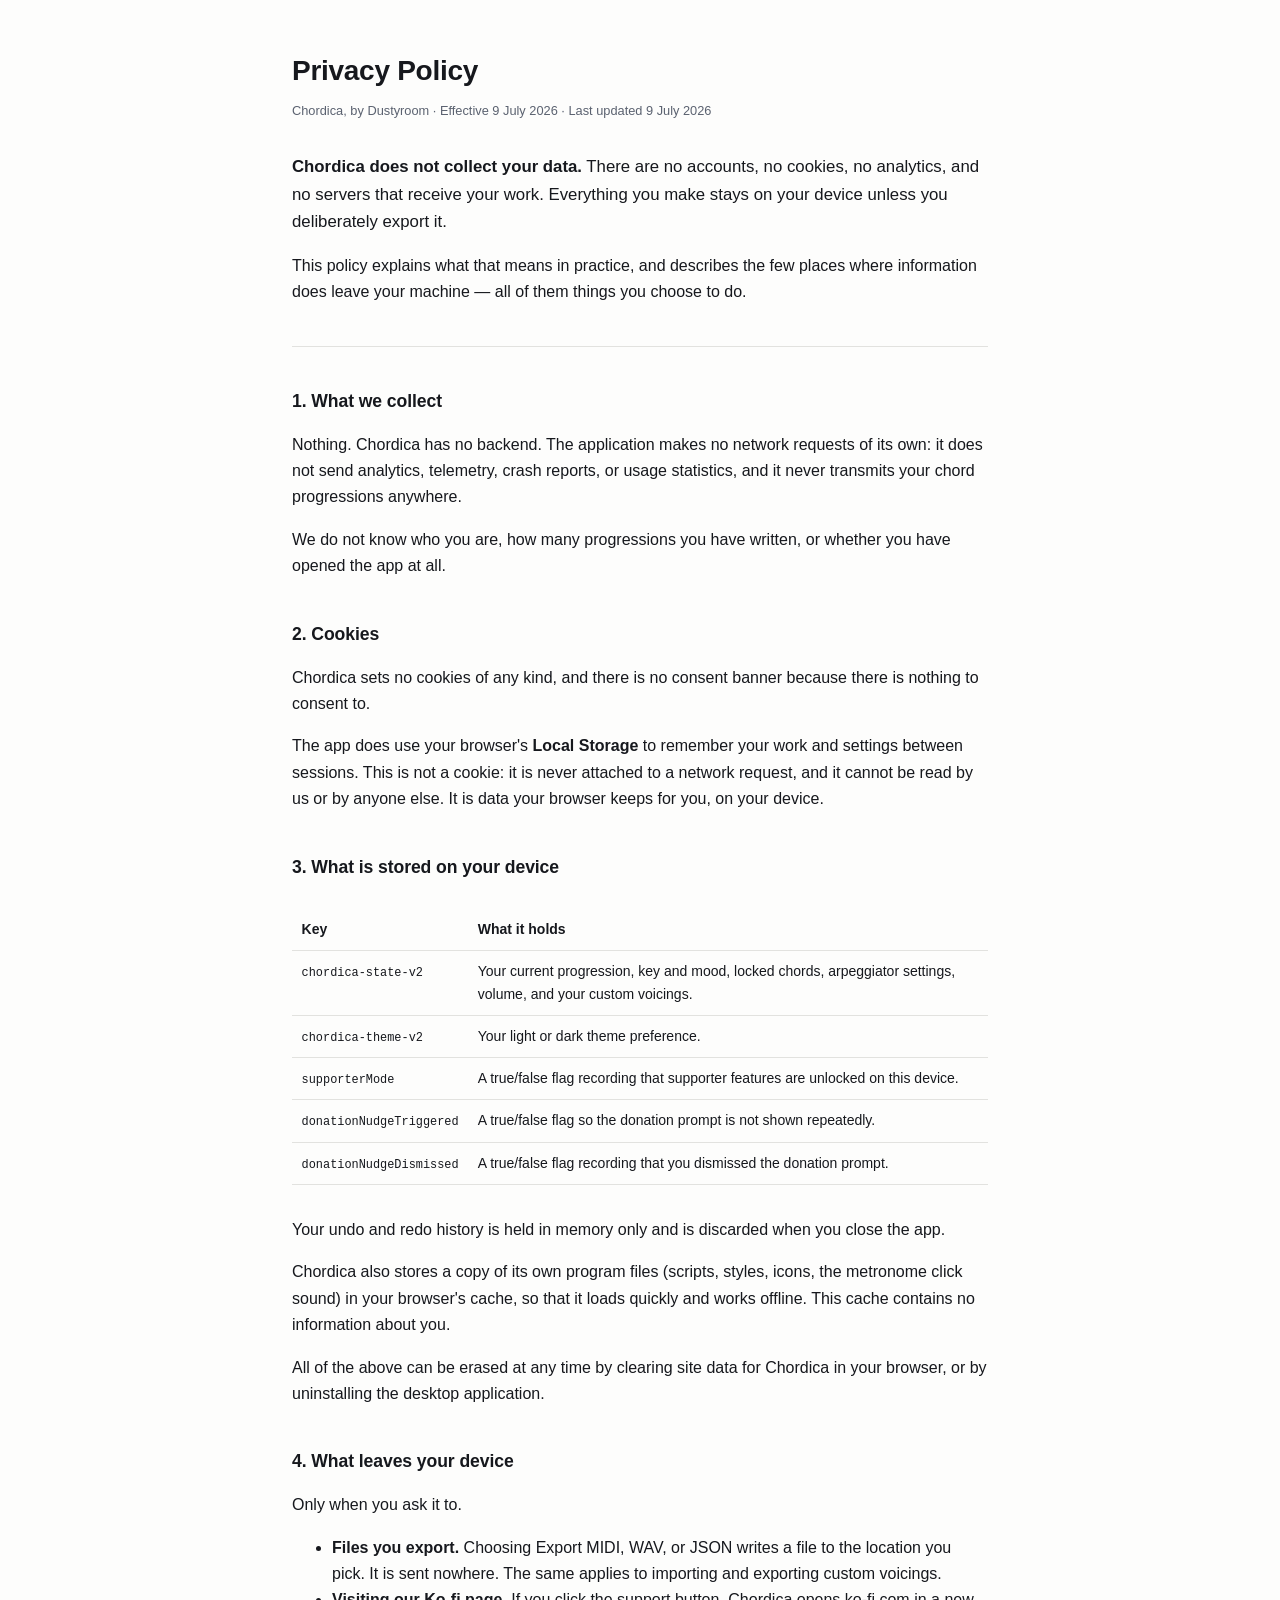
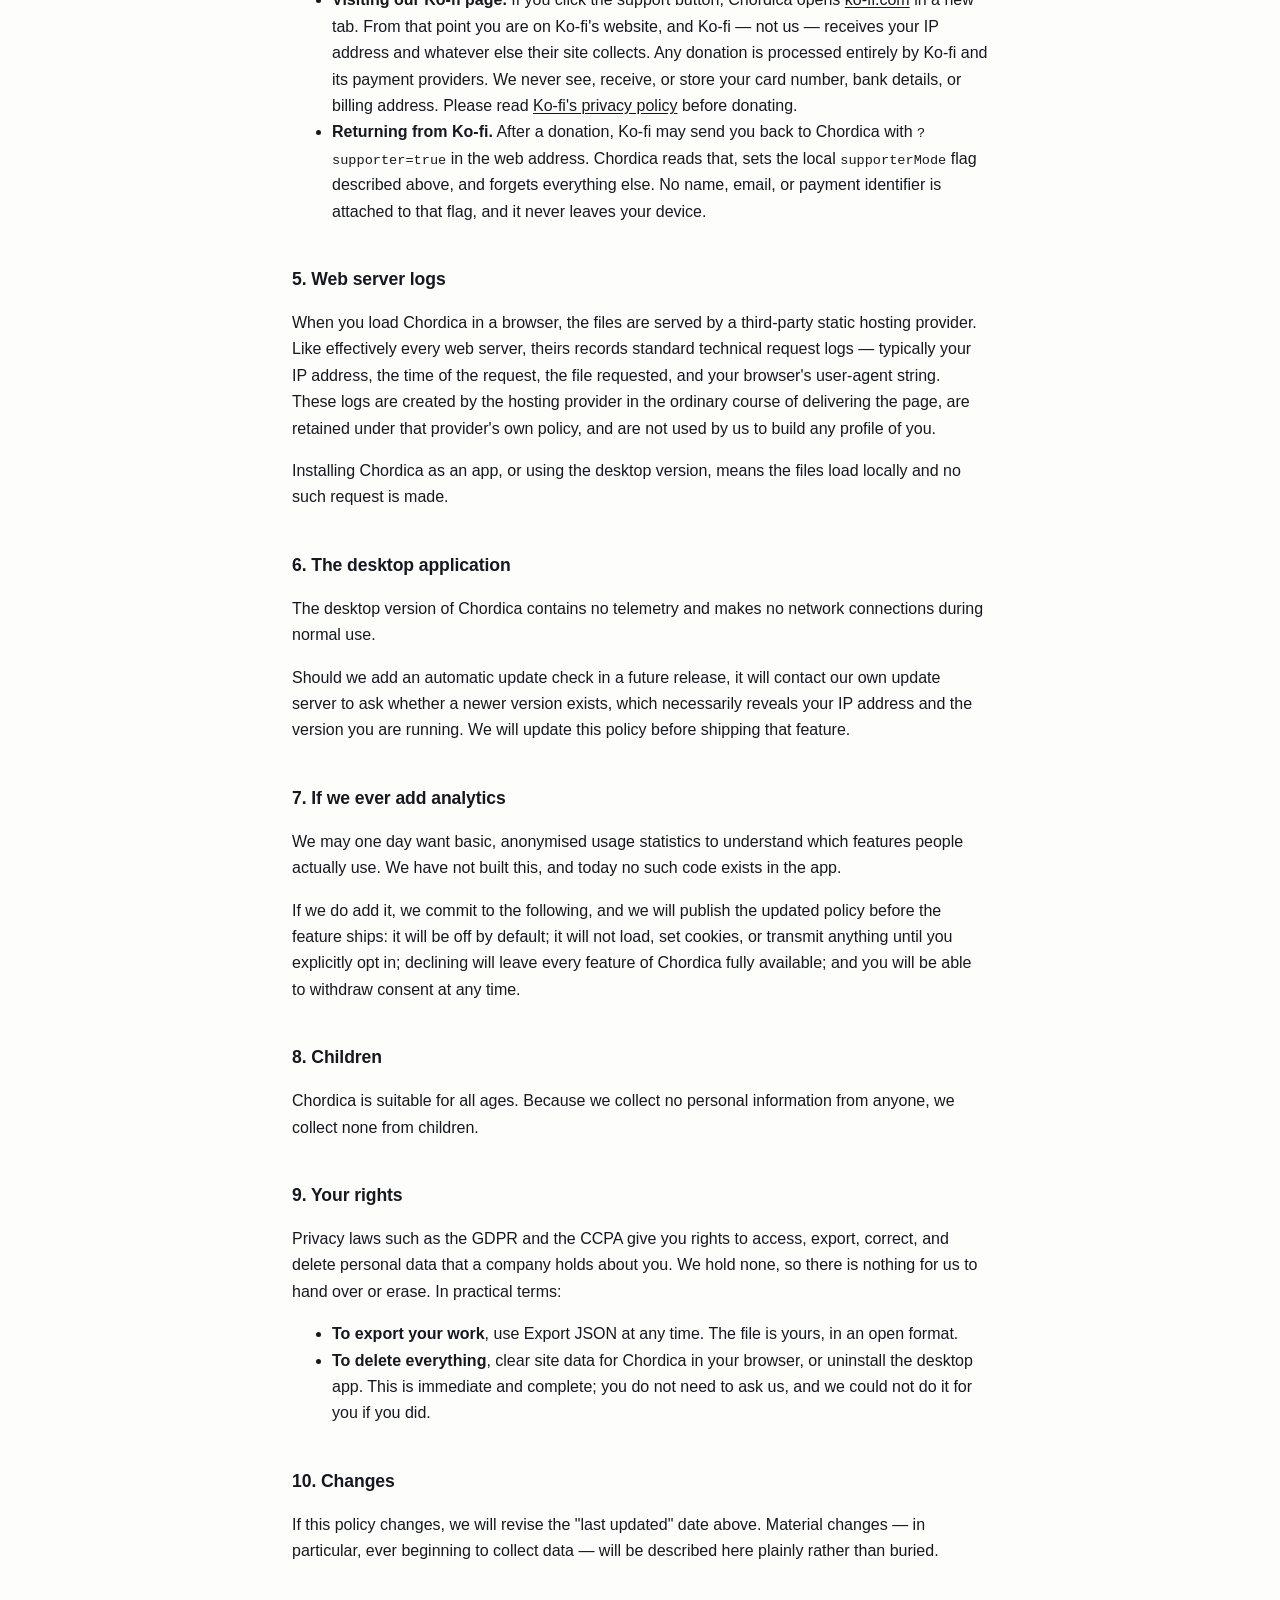
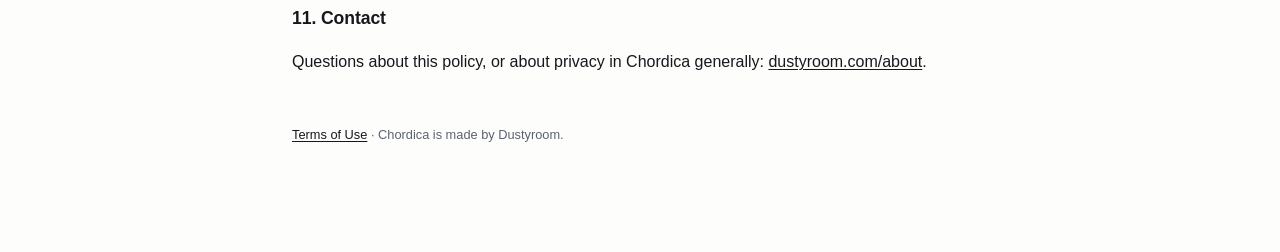
==== legal/privacy-policy.html @ e6076eea "Update site" ====
<!doctype html>
<html lang="en">
<head>
<meta charset="utf-8">
<meta name="viewport" content="width=device-width, initial-scale=1">
<title>Privacy Policy — Chordica</title>
<style>
  :root { color-scheme: light dark; --fg: #16181d; --fg-soft: #5b6270; --bg: #fdfdfc; --line: #e2e2df; --accent: #16181d; }
  @media (prefers-color-scheme: dark) {
    :root { --fg: #e8e8e6; --fg-soft: #9aa1ad; --bg: #16181d; --line: #2c2f36; --accent: #e8e8e6; }
  }
  * { box-sizing: border-box; }
  body {
    margin: 0 auto; padding: 3rem 1.25rem 6rem; max-width: 46rem;
    background: var(--bg); color: var(--fg);
    font: 16px/1.65 -apple-system, BlinkMacSystemFont, "Segoe UI", Inter, Helvetica, Arial, sans-serif;
  }
  h1 { font-size: 1.75rem; margin: 0 0 .35rem; letter-spacing: -.01em; }
  h2 { font-size: 1.1rem; margin: 2.5rem 0 .75rem; letter-spacing: -.005em; }
  .dates { color: var(--fg-soft); font-size: .8rem; margin: 0 0 2rem; }
  .lede { font-size: 1.05rem; }
  hr { border: 0; border-top: 1px solid var(--line); margin: 2.5rem 0; }
  table { border-collapse: collapse; width: 100%; font-size: .875rem; margin: 1rem 0; }
  th, td { text-align: left; padding: .55rem .6rem; border-bottom: 1px solid var(--line); vertical-align: top; }
  th { font-weight: 600; }
  code { font-family: ui-monospace, SFMono-Regular, Menlo, monospace; font-size: .85em; }
  a { color: var(--accent); text-underline-offset: 2px; }
  .wrap { overflow-x: auto; }
  footer { margin-top: 3rem; color: var(--fg-soft); font-size: .8rem; }
</style>
</head>
<body>

<h1>Privacy Policy</h1>
<p class="dates">Chordica, by Dustyroom · Effective 9 July 2026 · Last updated 9 July 2026</p>

<p class="lede"><strong>Chordica does not collect your data.</strong> There are no accounts, no cookies, no analytics, and no servers that receive your work. Everything you make stays on your device unless you deliberately export it.</p>

<p>This policy explains what that means in practice, and describes the few places where information does leave your machine — all of them things you choose to do.</p>

<hr>

<h2>1. What we collect</h2>

<p>Nothing. Chordica has no backend. The application makes no network requests of its own: it does not send analytics, telemetry, crash reports, or usage statistics, and it never transmits your chord progressions anywhere.</p>

<p>We do not know who you are, how many progressions you have written, or whether you have opened the app at all.</p>

<h2>2. Cookies</h2>

<p>Chordica sets no cookies of any kind, and there is no consent banner because there is nothing to consent to.</p>

<p>The app does use your browser's <strong>Local Storage</strong> to remember your work and settings between sessions. This is not a cookie: it is never attached to a network request, and it cannot be read by us or by anyone else. It is data your browser keeps for you, on your device.</p>

<h2>3. What is stored on your device</h2>

<div class="wrap">
<table>
  <thead>
    <tr><th>Key</th><th>What it holds</th></tr>
  </thead>
  <tbody>
    <tr><td><code>chordica-state-v2</code></td><td>Your current progression, key and mood, locked chords, arpeggiator settings, volume, and your custom voicings.</td></tr>
    <tr><td><code>chordica-theme-v2</code></td><td>Your light or dark theme preference.</td></tr>
    <tr><td><code>supporterMode</code></td><td>A true/false flag recording that supporter features are unlocked on this device.</td></tr>
    <tr><td><code>donationNudgeTriggered</code></td><td>A true/false flag so the donation prompt is not shown repeatedly.</td></tr>
    <tr><td><code>donationNudgeDismissed</code></td><td>A true/false flag recording that you dismissed the donation prompt.</td></tr>
  </tbody>
</table>
</div>

<p>Your undo and redo history is held in memory only and is discarded when you close the app.</p>

<p>Chordica also stores a copy of its own program files (scripts, styles, icons, the metronome click sound) in your browser's cache, so that it loads quickly and works offline. This cache contains no information about you.</p>

<p>All of the above can be erased at any time by clearing site data for Chordica in your browser, or by uninstalling the desktop application.</p>

<h2>4. What leaves your device</h2>

<p>Only when you ask it to.</p>

<ul>
  <li><strong>Files you export.</strong> Choosing Export MIDI, WAV, or JSON writes a file to the location you pick. It is sent nowhere. The same applies to importing and exporting custom voicings.</li>
  <li><strong>Visiting our Ko-fi page.</strong> If you click the support button, Chordica opens <a href="https://ko-fi.com/Z8Z523ZDI" rel="noopener noreferrer">ko-fi.com</a> in a new tab. From that point you are on Ko-fi's website, and Ko-fi — not us — receives your IP address and whatever else their site collects. Any donation is processed entirely by Ko-fi and its payment providers. We never see, receive, or store your card number, bank details, or billing address. Please read <a href="https://more.ko-fi.com/privacy" rel="noopener noreferrer">Ko-fi's privacy policy</a> before donating.</li>
  <li><strong>Returning from Ko-fi.</strong> After a donation, Ko-fi may send you back to Chordica with <code>?supporter=true</code> in the web address. Chordica reads that, sets the local <code>supporterMode</code> flag described above, and forgets everything else. No name, email, or payment identifier is attached to that flag, and it never leaves your device.</li>
</ul>

<h2>5. Web server logs</h2>

<p>When you load Chordica in a browser, the files are served by a third-party static hosting provider. Like effectively every web server, theirs records standard technical request logs — typically your IP address, the time of the request, the file requested, and your browser's user-agent string. These logs are created by the hosting provider in the ordinary course of delivering the page, are retained under that provider's own policy, and are not used by us to build any profile of you.</p>

<p>Installing Chordica as an app, or using the desktop version, means the files load locally and no such request is made.</p>

<h2>6. The desktop application</h2>

<p>The desktop version of Chordica contains no telemetry and makes no network connections during normal use.</p>

<p>Should we add an automatic update check in a future release, it will contact our own update server to ask whether a newer version exists, which necessarily reveals your IP address and the version you are running. We will update this policy before shipping that feature.</p>

<h2>7. If we ever add analytics</h2>

<p>We may one day want basic, anonymised usage statistics to understand which features people actually use. We have not built this, and today no such code exists in the app.</p>

<p>If we do add it, we commit to the following, and we will publish the updated policy before the feature ships: it will be off by default; it will not load, set cookies, or transmit anything until you explicitly opt in; declining will leave every feature of Chordica fully available; and you will be able to withdraw consent at any time.</p>

<h2>8. Children</h2>

<p>Chordica is suitable for all ages. Because we collect no personal information from anyone, we collect none from children.</p>

<h2>9. Your rights</h2>

<p>Privacy laws such as the GDPR and the CCPA give you rights to access, export, correct, and delete personal data that a company holds about you. We hold none, so there is nothing for us to hand over or erase. In practical terms:</p>

<ul>
  <li><strong>To export your work</strong>, use Export JSON at any time. The file is yours, in an open format.</li>
  <li><strong>To delete everything</strong>, clear site data for Chordica in your browser, or uninstall the desktop app. This is immediate and complete; you do not need to ask us, and we could not do it for you if you did.</li>
</ul>

<h2>10. Changes</h2>

<p>If this policy changes, we will revise the "last updated" date above. Material changes — in particular, ever beginning to collect data — will be described here plainly rather than buried.</p>

<h2>11. Contact</h2>

<p>Questions about this policy, or about privacy in Chordica generally: <a href="https://dustyroom.com/about/" rel="noopener noreferrer">dustyroom.com/about</a>.</p>

<footer>
  <p><a href="./terms-of-use.html">Terms of Use</a> · Chordica is made by Dustyroom.</p>
</footer>

</body>
</html>
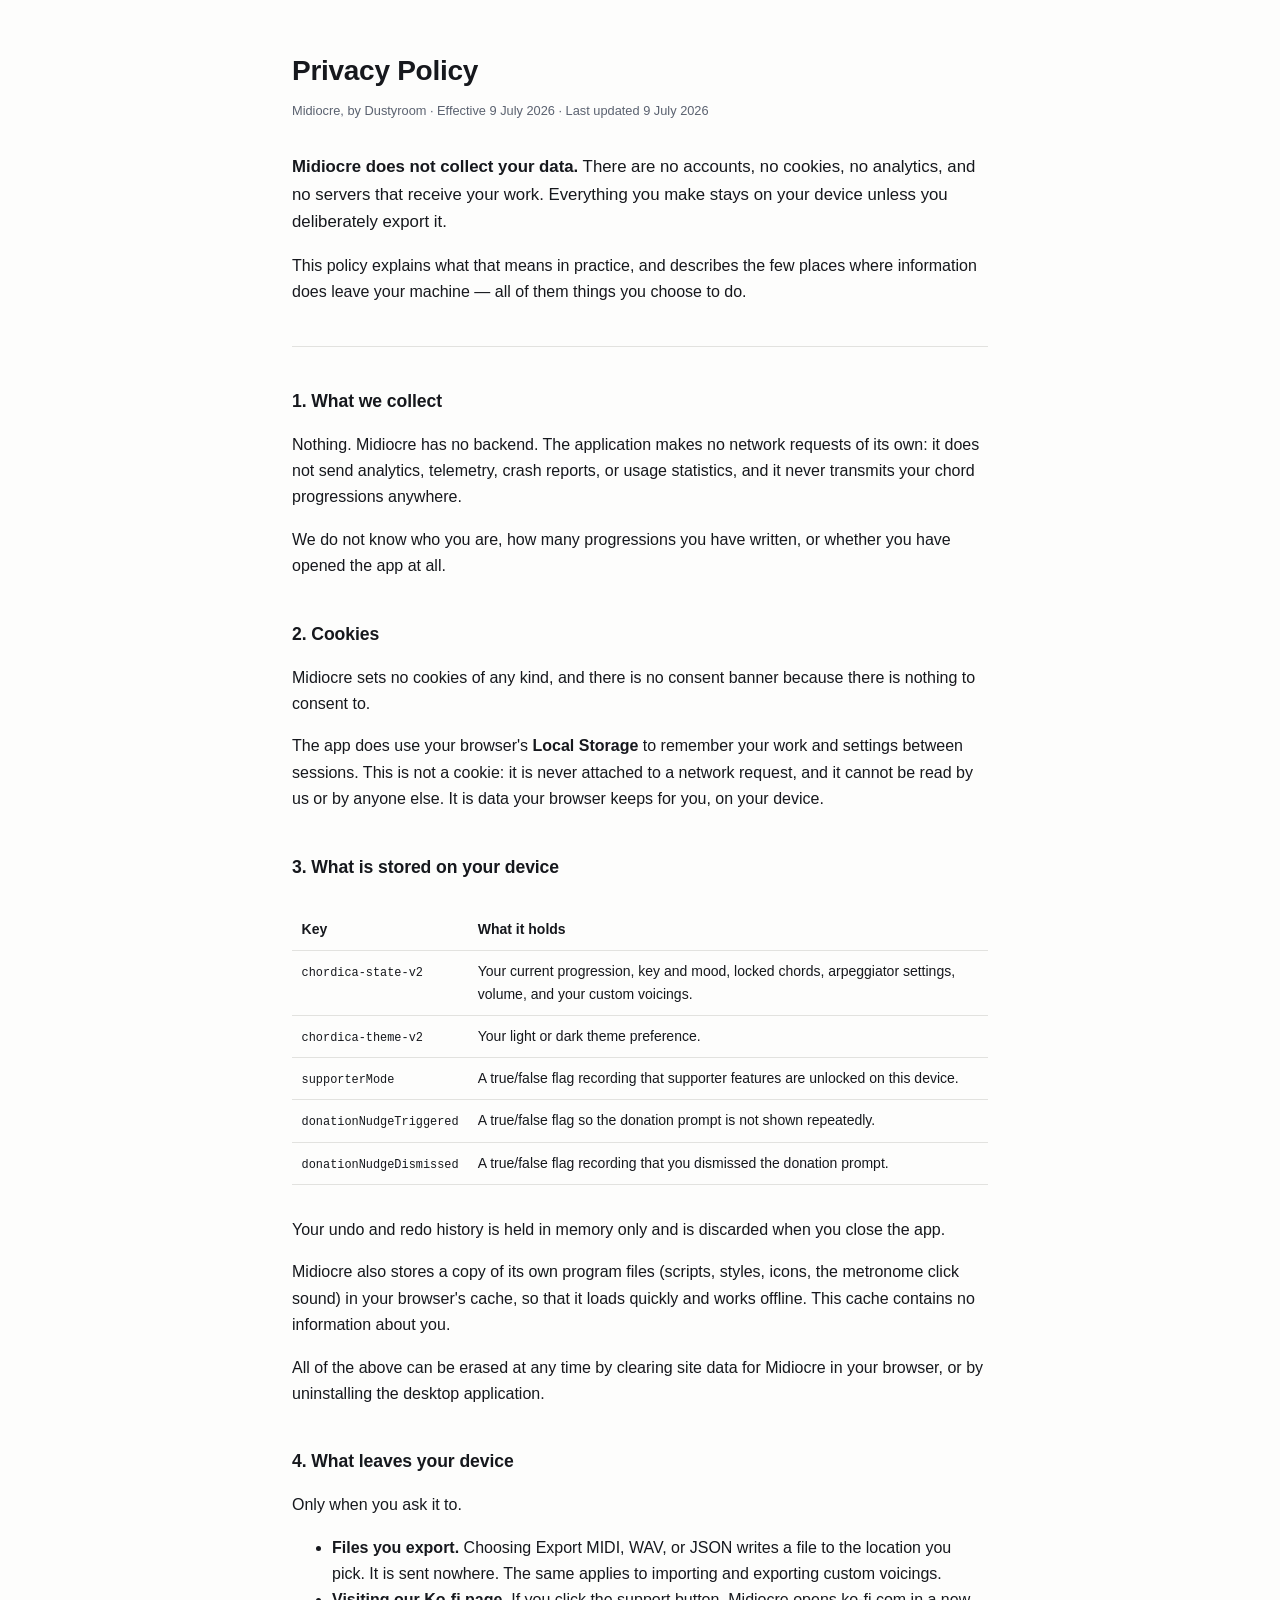
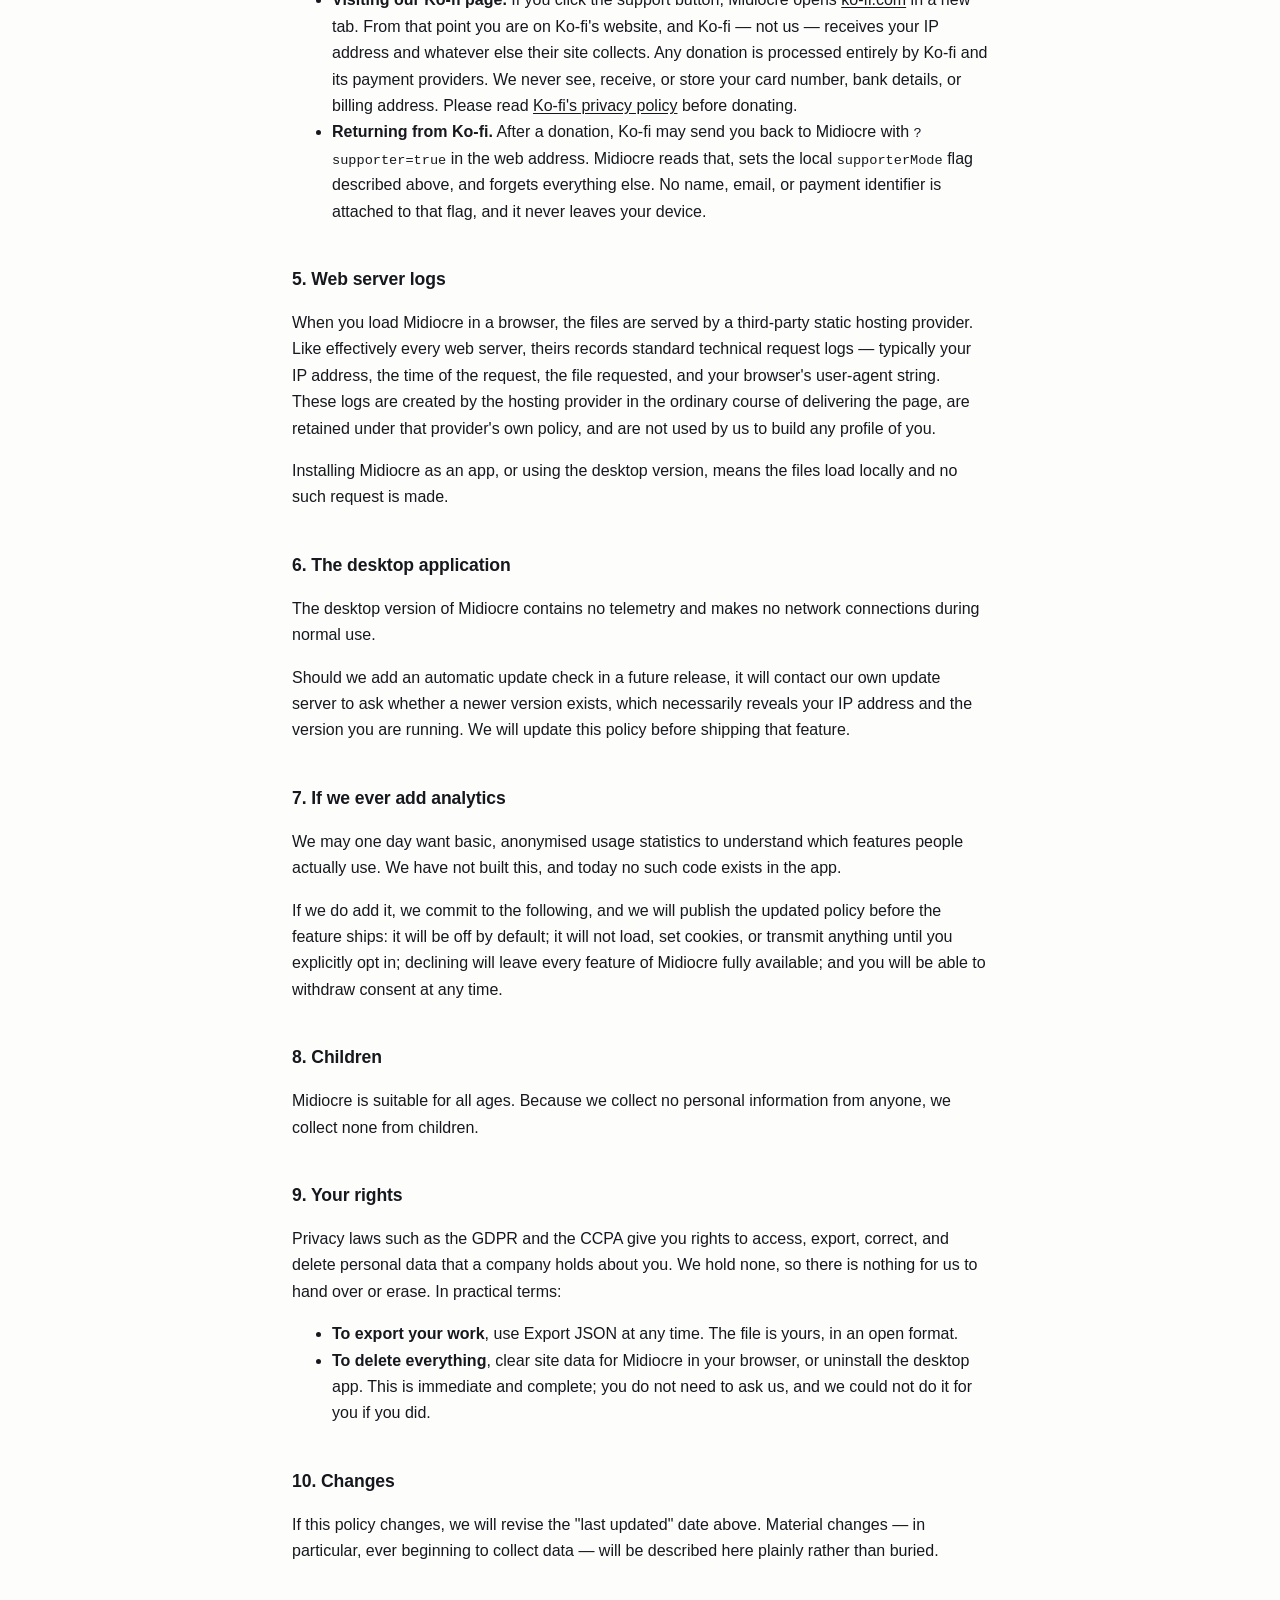
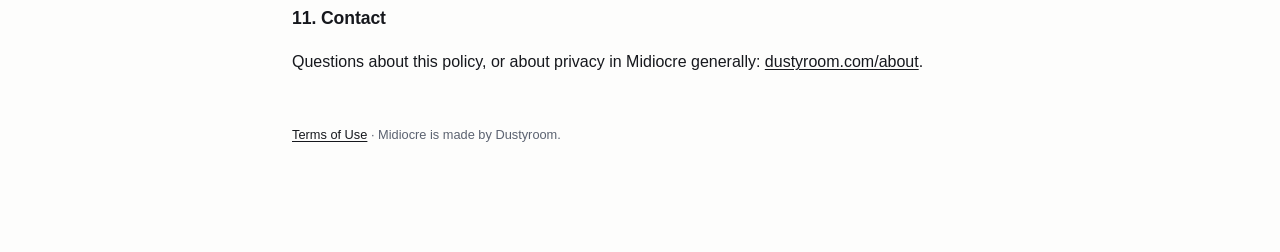
==== commit c139953e: "Update site" ====
--- a/legal/privacy-policy.html
+++ b/legal/privacy-policy.html
@@ -3,7 +3,7 @@
 <head>
 <meta charset="utf-8">
 <meta name="viewport" content="width=device-width, initial-scale=1">
-<title>Privacy Policy — Chordica</title>
+<title>Privacy Policy — Midiocre</title>
 <style>
   :root { color-scheme: light dark; --fg: #16181d; --fg-soft: #5b6270; --bg: #fdfdfc; --line: #e2e2df; --accent: #16181d; }
   @media (prefers-color-scheme: dark) {
@@ -32,9 +32,9 @@
 <body>
 
 <h1>Privacy Policy</h1>
-<p class="dates">Chordica, by Dustyroom · Effective 9 July 2026 · Last updated 9 July 2026</p>
+<p class="dates">Midiocre, by Dustyroom · Effective 9 July 2026 · Last updated 9 July 2026</p>
 
-<p class="lede"><strong>Chordica does not collect your data.</strong> There are no accounts, no cookies, no analytics, and no servers that receive your work. Everything you make stays on your device unless you deliberately export it.</p>
+<p class="lede"><strong>Midiocre does not collect your data.</strong> There are no accounts, no cookies, no analytics, and no servers that receive your work. Everything you make stays on your device unless you deliberately export it.</p>
 
 <p>This policy explains what that means in practice, and describes the few places where information does leave your machine — all of them things you choose to do.</p>
 
@@ -42,13 +42,13 @@
 
 <h2>1. What we collect</h2>
 
-<p>Nothing. Chordica has no backend. The application makes no network requests of its own: it does not send analytics, telemetry, crash reports, or usage statistics, and it never transmits your chord progressions anywhere.</p>
+<p>Nothing. Midiocre has no backend. The application makes no network requests of its own: it does not send analytics, telemetry, crash reports, or usage statistics, and it never transmits your chord progressions anywhere.</p>
 
 <p>We do not know who you are, how many progressions you have written, or whether you have opened the app at all.</p>
 
 <h2>2. Cookies</h2>
 
-<p>Chordica sets no cookies of any kind, and there is no consent banner because there is nothing to consent to.</p>
+<p>Midiocre sets no cookies of any kind, and there is no consent banner because there is nothing to consent to.</p>
 
 <p>The app does use your browser's <strong>Local Storage</strong> to remember your work and settings between sessions. This is not a cookie: it is never attached to a network request, and it cannot be read by us or by anyone else. It is data your browser keeps for you, on your device.</p>
 
@@ -71,9 +71,9 @@
 
 <p>Your undo and redo history is held in memory only and is discarded when you close the app.</p>
 
-<p>Chordica also stores a copy of its own program files (scripts, styles, icons, the metronome click sound) in your browser's cache, so that it loads quickly and works offline. This cache contains no information about you.</p>
+<p>Midiocre also stores a copy of its own program files (scripts, styles, icons, the metronome click sound) in your browser's cache, so that it loads quickly and works offline. This cache contains no information about you.</p>
 
-<p>All of the above can be erased at any time by clearing site data for Chordica in your browser, or by uninstalling the desktop application.</p>
+<p>All of the above can be erased at any time by clearing site data for Midiocre in your browser, or by uninstalling the desktop application.</p>
 
 <h2>4. What leaves your device</h2>
 
@@ -81,19 +81,19 @@
 
 <ul>
   <li><strong>Files you export.</strong> Choosing Export MIDI, WAV, or JSON writes a file to the location you pick. It is sent nowhere. The same applies to importing and exporting custom voicings.</li>
-  <li><strong>Visiting our Ko-fi page.</strong> If you click the support button, Chordica opens <a href="https://ko-fi.com/Z8Z523ZDI" rel="noopener noreferrer">ko-fi.com</a> in a new tab. From that point you are on Ko-fi's website, and Ko-fi — not us — receives your IP address and whatever else their site collects. Any donation is processed entirely by Ko-fi and its payment providers. We never see, receive, or store your card number, bank details, or billing address. Please read <a href="https://more.ko-fi.com/privacy" rel="noopener noreferrer">Ko-fi's privacy policy</a> before donating.</li>
-  <li><strong>Returning from Ko-fi.</strong> After a donation, Ko-fi may send you back to Chordica with <code>?supporter=true</code> in the web address. Chordica reads that, sets the local <code>supporterMode</code> flag described above, and forgets everything else. No name, email, or payment identifier is attached to that flag, and it never leaves your device.</li>
+  <li><strong>Visiting our Ko-fi page.</strong> If you click the support button, Midiocre opens <a href="https://ko-fi.com/Z8Z523ZDI" rel="noopener noreferrer">ko-fi.com</a> in a new tab. From that point you are on Ko-fi's website, and Ko-fi — not us — receives your IP address and whatever else their site collects. Any donation is processed entirely by Ko-fi and its payment providers. We never see, receive, or store your card number, bank details, or billing address. Please read <a href="https://more.ko-fi.com/privacy" rel="noopener noreferrer">Ko-fi's privacy policy</a> before donating.</li>
+  <li><strong>Returning from Ko-fi.</strong> After a donation, Ko-fi may send you back to Midiocre with <code>?supporter=true</code> in the web address. Midiocre reads that, sets the local <code>supporterMode</code> flag described above, and forgets everything else. No name, email, or payment identifier is attached to that flag, and it never leaves your device.</li>
 </ul>
 
 <h2>5. Web server logs</h2>
 
-<p>When you load Chordica in a browser, the files are served by a third-party static hosting provider. Like effectively every web server, theirs records standard technical request logs — typically your IP address, the time of the request, the file requested, and your browser's user-agent string. These logs are created by the hosting provider in the ordinary course of delivering the page, are retained under that provider's own policy, and are not used by us to build any profile of you.</p>
+<p>When you load Midiocre in a browser, the files are served by a third-party static hosting provider. Like effectively every web server, theirs records standard technical request logs — typically your IP address, the time of the request, the file requested, and your browser's user-agent string. These logs are created by the hosting provider in the ordinary course of delivering the page, are retained under that provider's own policy, and are not used by us to build any profile of you.</p>
 
-<p>Installing Chordica as an app, or using the desktop version, means the files load locally and no such request is made.</p>
+<p>Installing Midiocre as an app, or using the desktop version, means the files load locally and no such request is made.</p>
 
 <h2>6. The desktop application</h2>
 
-<p>The desktop version of Chordica contains no telemetry and makes no network connections during normal use.</p>
+<p>The desktop version of Midiocre contains no telemetry and makes no network connections during normal use.</p>
 
 <p>Should we add an automatic update check in a future release, it will contact our own update server to ask whether a newer version exists, which necessarily reveals your IP address and the version you are running. We will update this policy before shipping that feature.</p>
 
@@ -101,11 +101,11 @@
 
 <p>We may one day want basic, anonymised usage statistics to understand which features people actually use. We have not built this, and today no such code exists in the app.</p>
 
-<p>If we do add it, we commit to the following, and we will publish the updated policy before the feature ships: it will be off by default; it will not load, set cookies, or transmit anything until you explicitly opt in; declining will leave every feature of Chordica fully available; and you will be able to withdraw consent at any time.</p>
+<p>If we do add it, we commit to the following, and we will publish the updated policy before the feature ships: it will be off by default; it will not load, set cookies, or transmit anything until you explicitly opt in; declining will leave every feature of Midiocre fully available; and you will be able to withdraw consent at any time.</p>
 
 <h2>8. Children</h2>
 
-<p>Chordica is suitable for all ages. Because we collect no personal information from anyone, we collect none from children.</p>
+<p>Midiocre is suitable for all ages. Because we collect no personal information from anyone, we collect none from children.</p>
 
 <h2>9. Your rights</h2>
 
@@ -113,7 +113,7 @@
 
 <ul>
   <li><strong>To export your work</strong>, use Export JSON at any time. The file is yours, in an open format.</li>
-  <li><strong>To delete everything</strong>, clear site data for Chordica in your browser, or uninstall the desktop app. This is immediate and complete; you do not need to ask us, and we could not do it for you if you did.</li>
+  <li><strong>To delete everything</strong>, clear site data for Midiocre in your browser, or uninstall the desktop app. This is immediate and complete; you do not need to ask us, and we could not do it for you if you did.</li>
 </ul>
 
 <h2>10. Changes</h2>
@@ -122,10 +122,10 @@
 
 <h2>11. Contact</h2>
 
-<p>Questions about this policy, or about privacy in Chordica generally: <a href="https://dustyroom.com/about/" rel="noopener noreferrer">dustyroom.com/about</a>.</p>
+<p>Questions about this policy, or about privacy in Midiocre generally: <a href="https://dustyroom.com/about/" rel="noopener noreferrer">dustyroom.com/about</a>.</p>
 
 <footer>
-  <p><a href="./terms-of-use.html">Terms of Use</a> · Chordica is made by Dustyroom.</p>
+  <p><a href="./terms-of-use.html">Terms of Use</a> · Midiocre is made by Dustyroom.</p>
 </footer>
 
 </body>
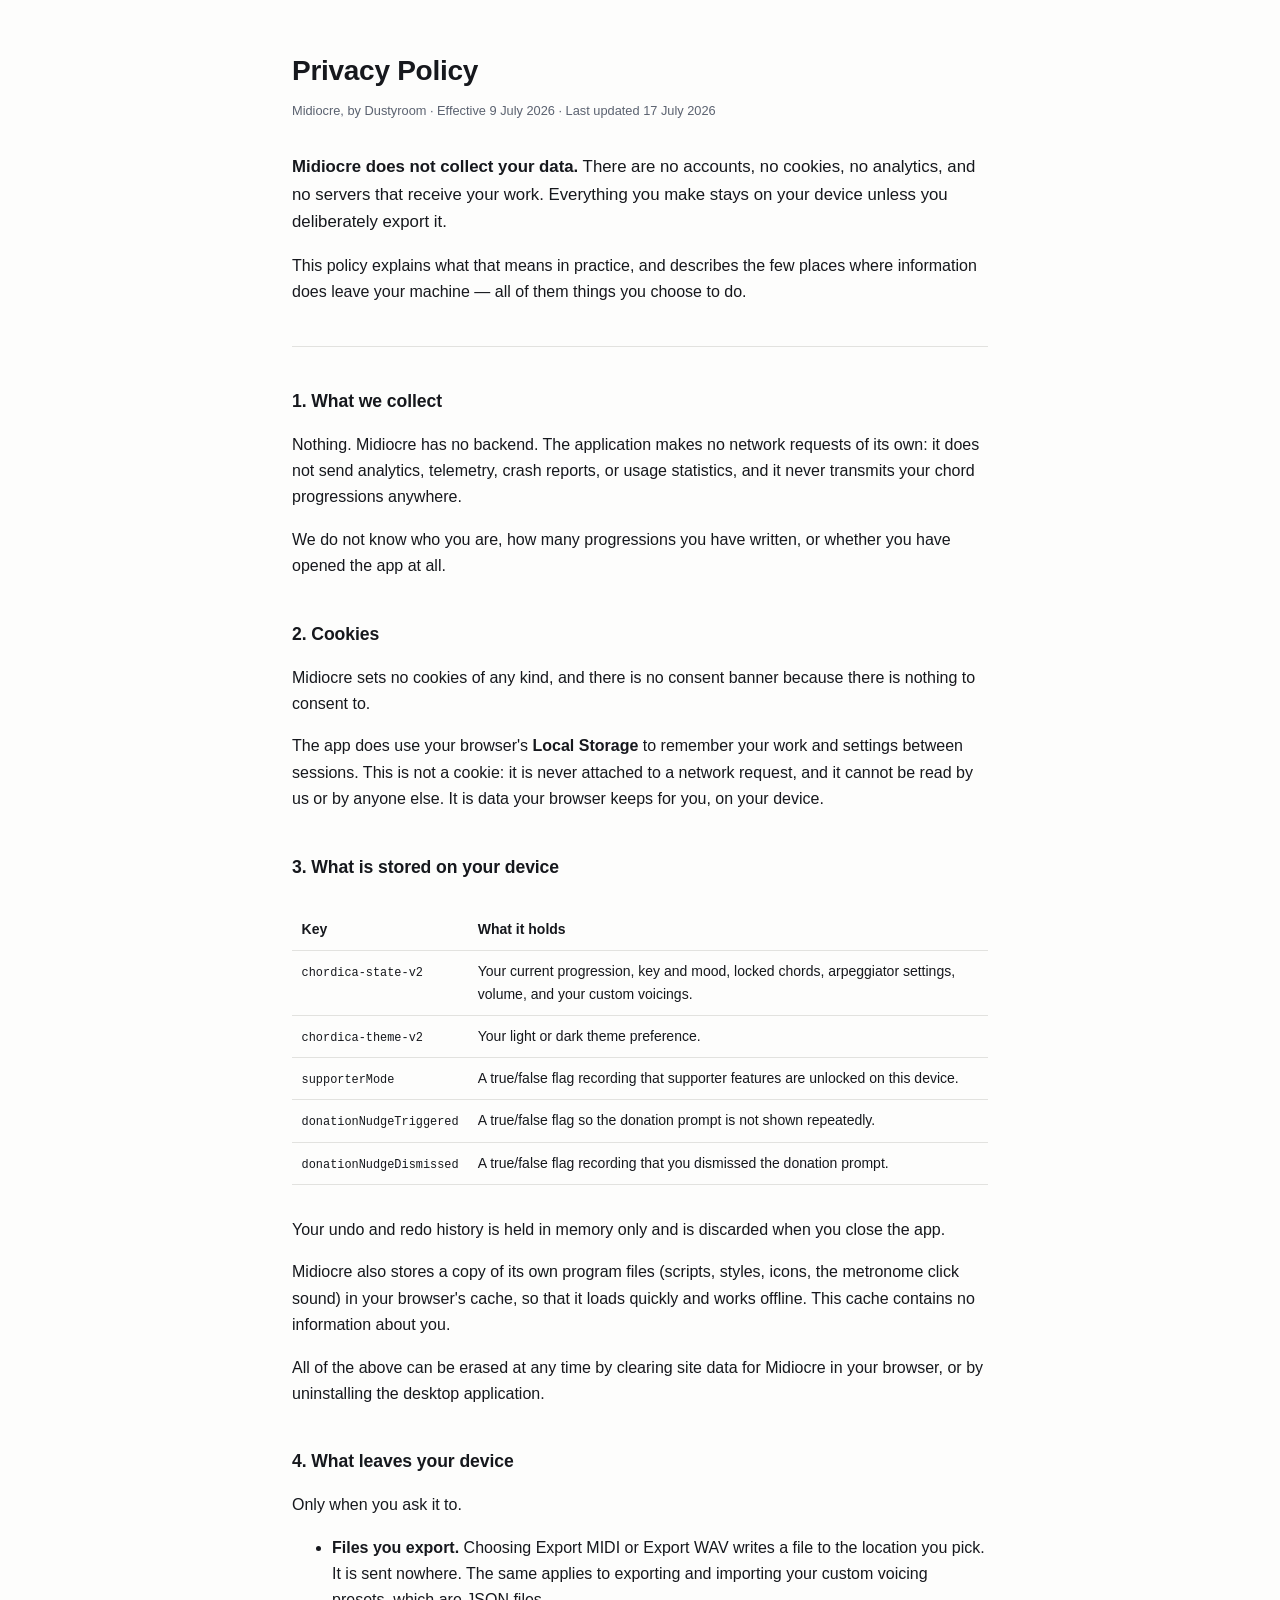
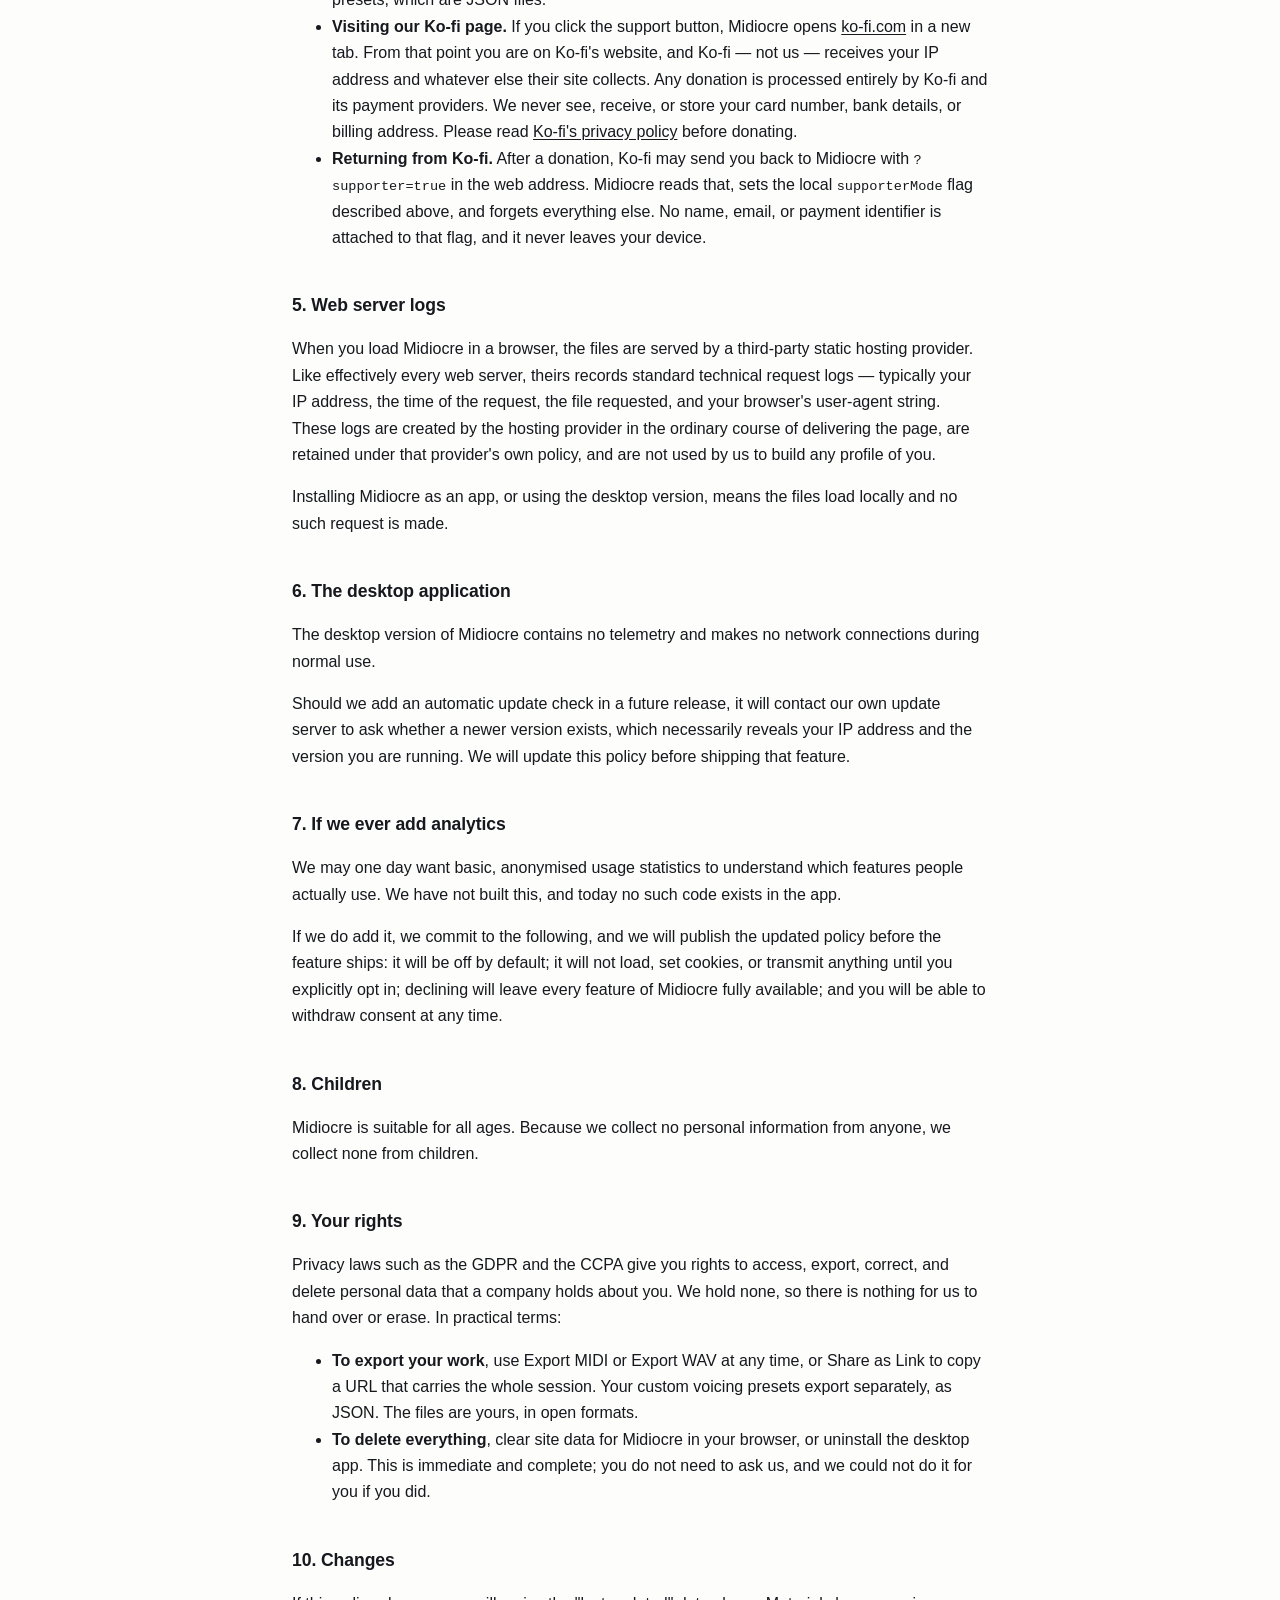
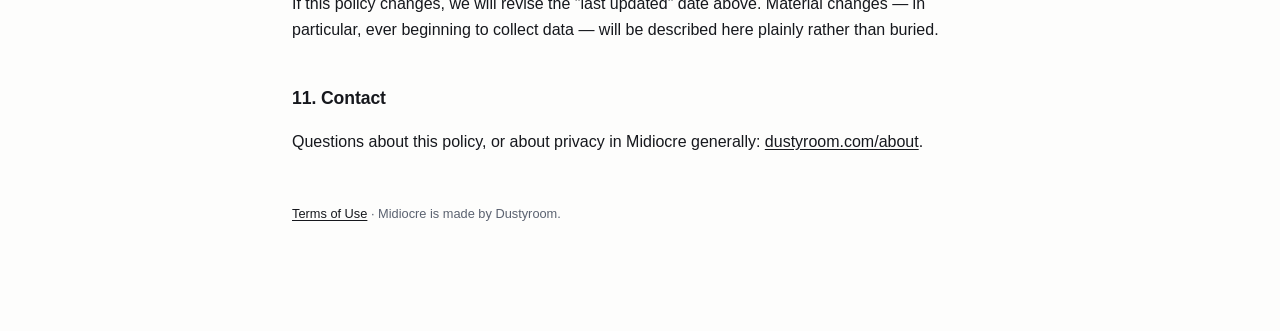
==== commit 711bb19f: "Update site" ====
--- a/legal/privacy-policy.html
+++ b/legal/privacy-policy.html
@@ -32,7 +32,7 @@
 <body>
 
 <h1>Privacy Policy</h1>
-<p class="dates">Midiocre, by Dustyroom · Effective 9 July 2026 · Last updated 9 July 2026</p>
+<p class="dates">Midiocre, by Dustyroom · Effective 9 July 2026 · Last updated 17 July 2026</p>
 
 <p class="lede"><strong>Midiocre does not collect your data.</strong> There are no accounts, no cookies, no analytics, and no servers that receive your work. Everything you make stays on your device unless you deliberately export it.</p>
 
@@ -80,7 +80,7 @@
 <p>Only when you ask it to.</p>
 
 <ul>
-  <li><strong>Files you export.</strong> Choosing Export MIDI, WAV, or JSON writes a file to the location you pick. It is sent nowhere. The same applies to importing and exporting custom voicings.</li>
+  <li><strong>Files you export.</strong> Choosing Export MIDI or Export WAV writes a file to the location you pick. It is sent nowhere. The same applies to exporting and importing your custom voicing presets, which are JSON files.</li>
   <li><strong>Visiting our Ko-fi page.</strong> If you click the support button, Midiocre opens <a href="https://ko-fi.com/Z8Z523ZDI" rel="noopener noreferrer">ko-fi.com</a> in a new tab. From that point you are on Ko-fi's website, and Ko-fi — not us — receives your IP address and whatever else their site collects. Any donation is processed entirely by Ko-fi and its payment providers. We never see, receive, or store your card number, bank details, or billing address. Please read <a href="https://more.ko-fi.com/privacy" rel="noopener noreferrer">Ko-fi's privacy policy</a> before donating.</li>
   <li><strong>Returning from Ko-fi.</strong> After a donation, Ko-fi may send you back to Midiocre with <code>?supporter=true</code> in the web address. Midiocre reads that, sets the local <code>supporterMode</code> flag described above, and forgets everything else. No name, email, or payment identifier is attached to that flag, and it never leaves your device.</li>
 </ul>
@@ -112,7 +112,7 @@
 <p>Privacy laws such as the GDPR and the CCPA give you rights to access, export, correct, and delete personal data that a company holds about you. We hold none, so there is nothing for us to hand over or erase. In practical terms:</p>
 
 <ul>
-  <li><strong>To export your work</strong>, use Export JSON at any time. The file is yours, in an open format.</li>
+  <li><strong>To export your work</strong>, use Export MIDI or Export WAV at any time, or Share as Link to copy a URL that carries the whole session. Your custom voicing presets export separately, as JSON. The files are yours, in open formats.</li>
   <li><strong>To delete everything</strong>, clear site data for Midiocre in your browser, or uninstall the desktop app. This is immediate and complete; you do not need to ask us, and we could not do it for you if you did.</li>
 </ul>
 
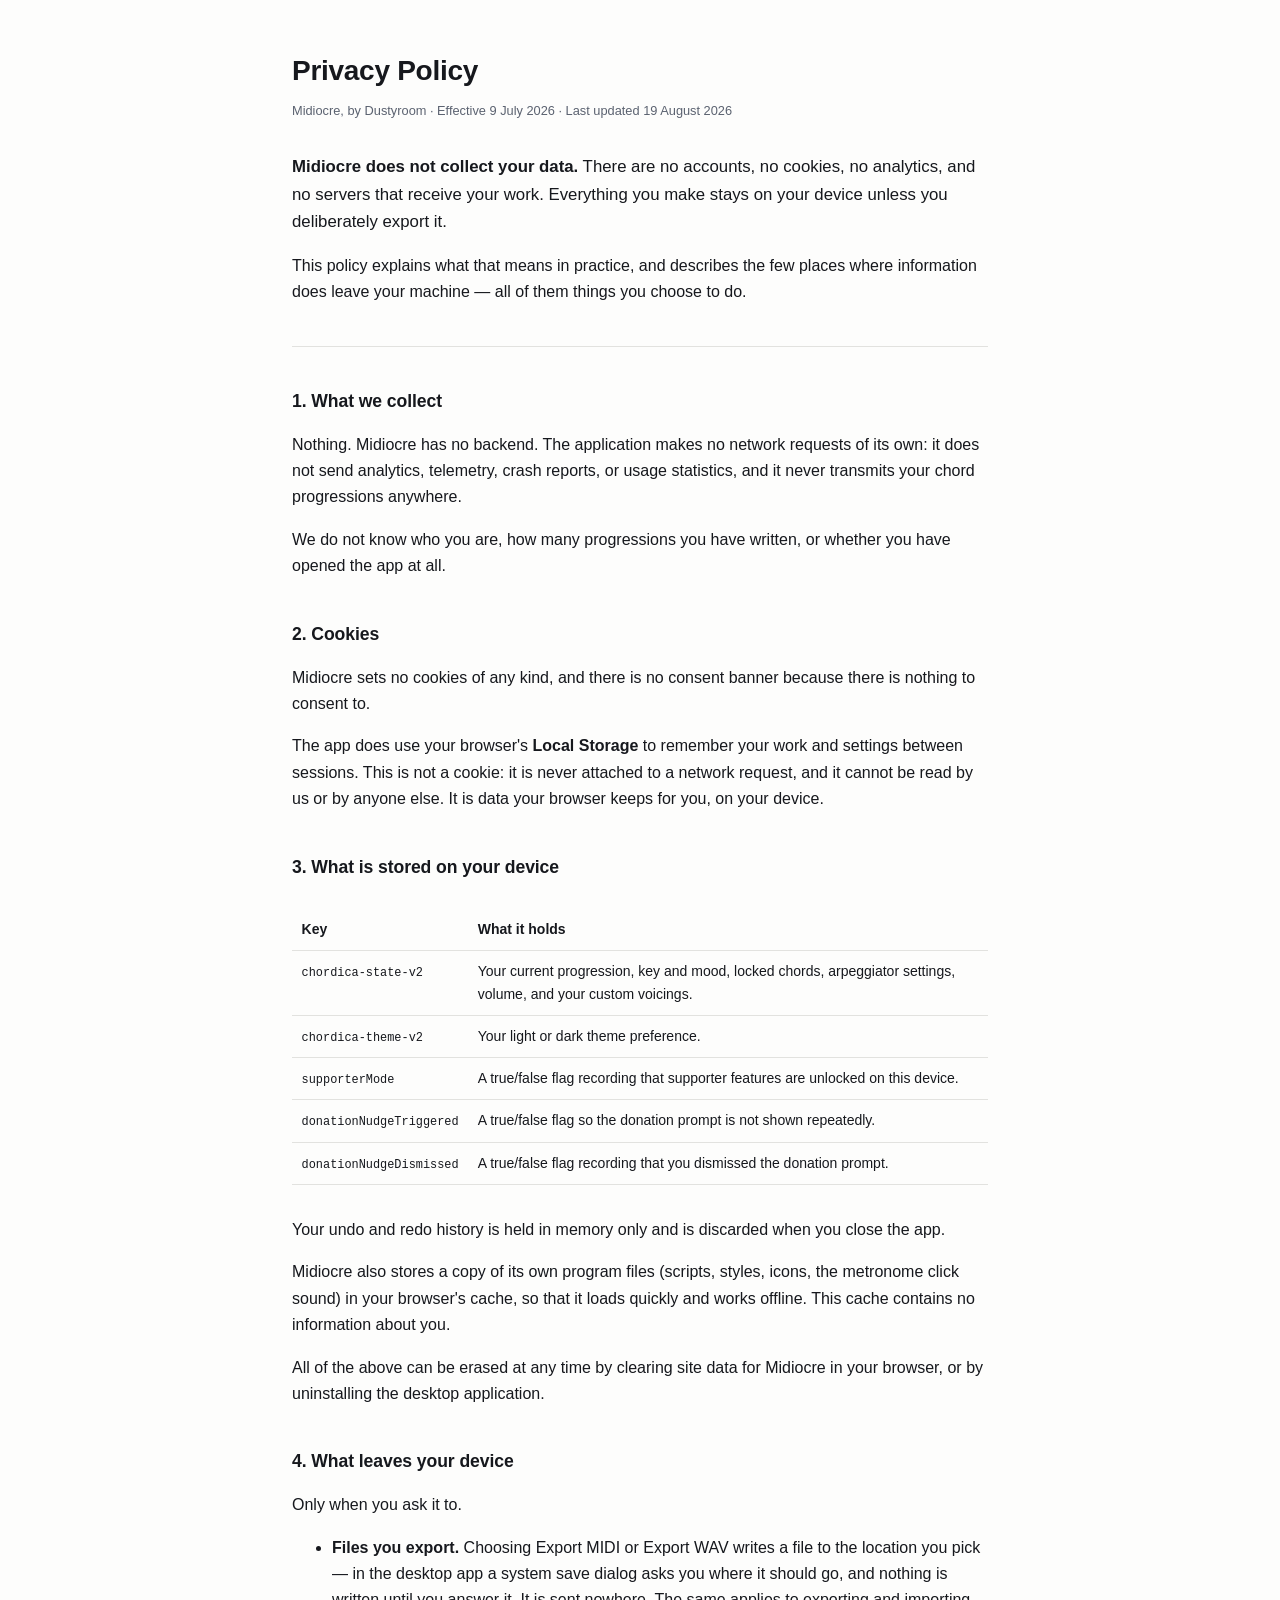
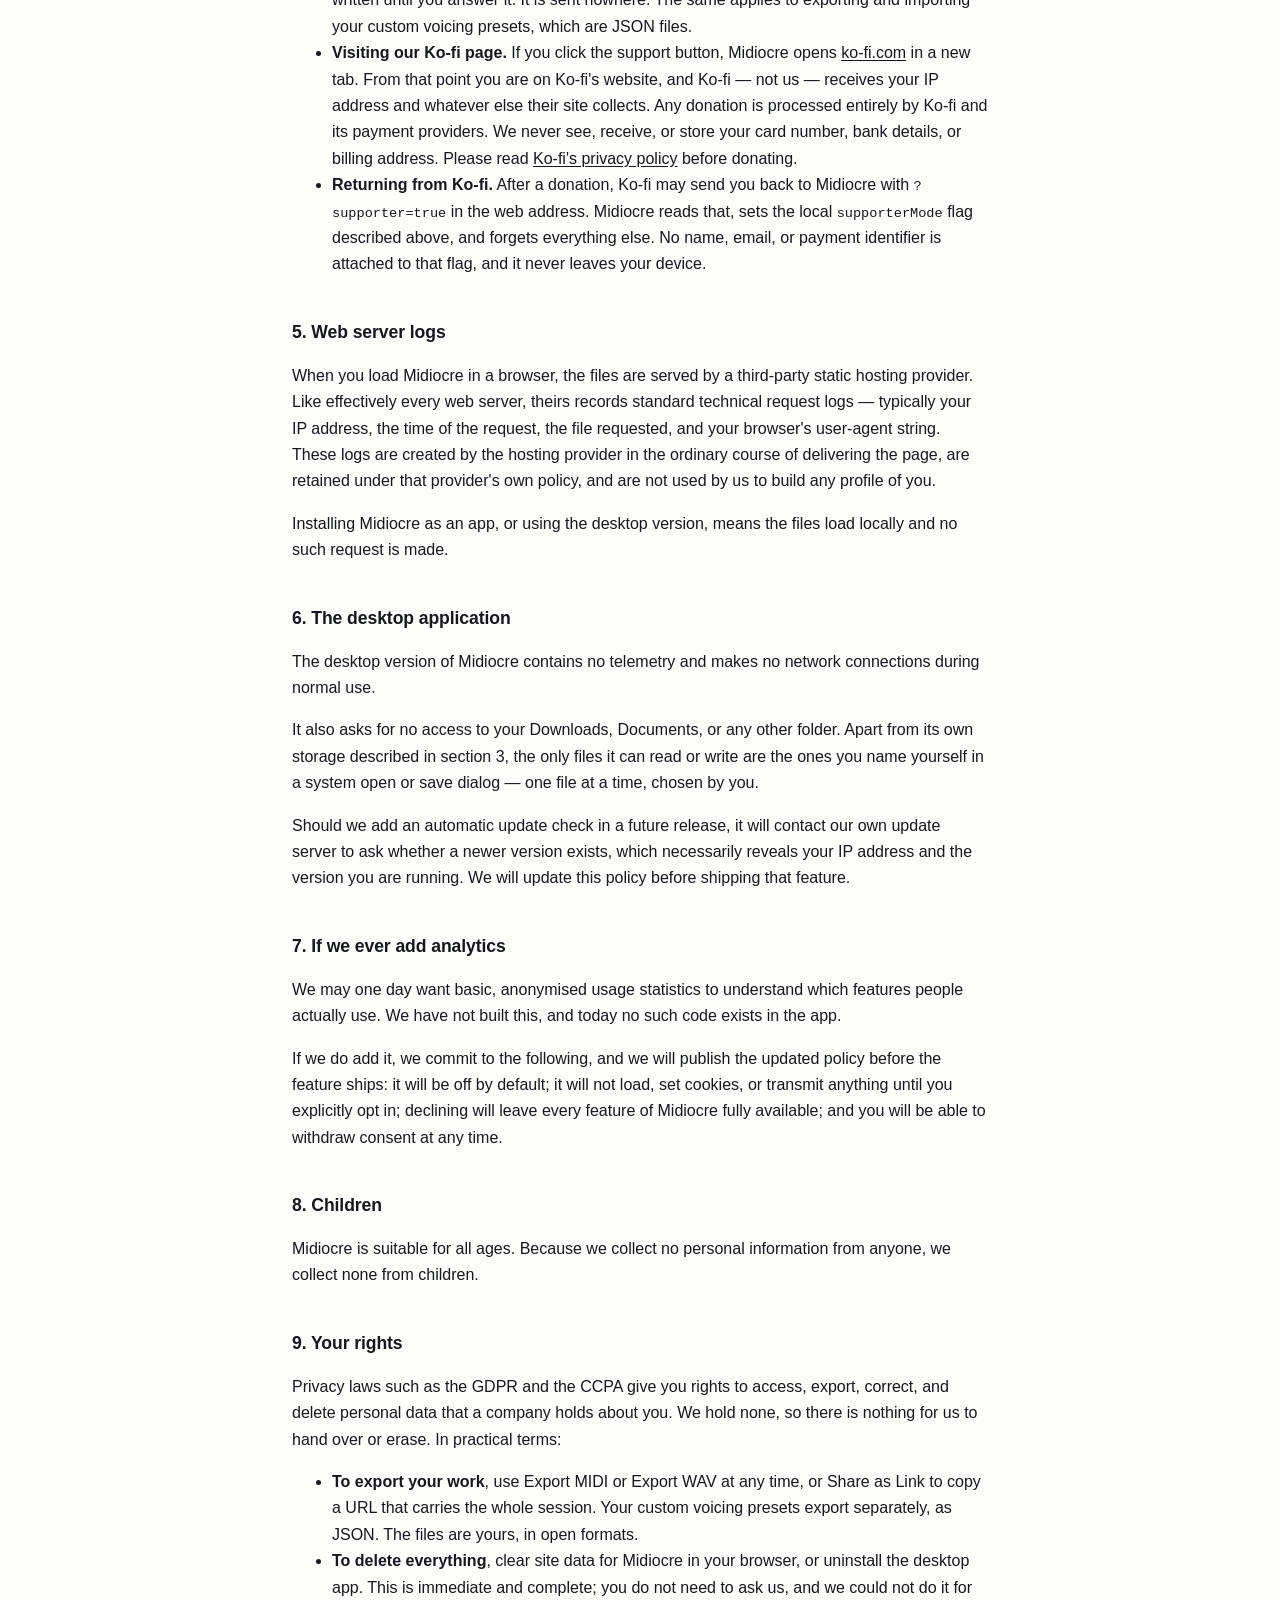
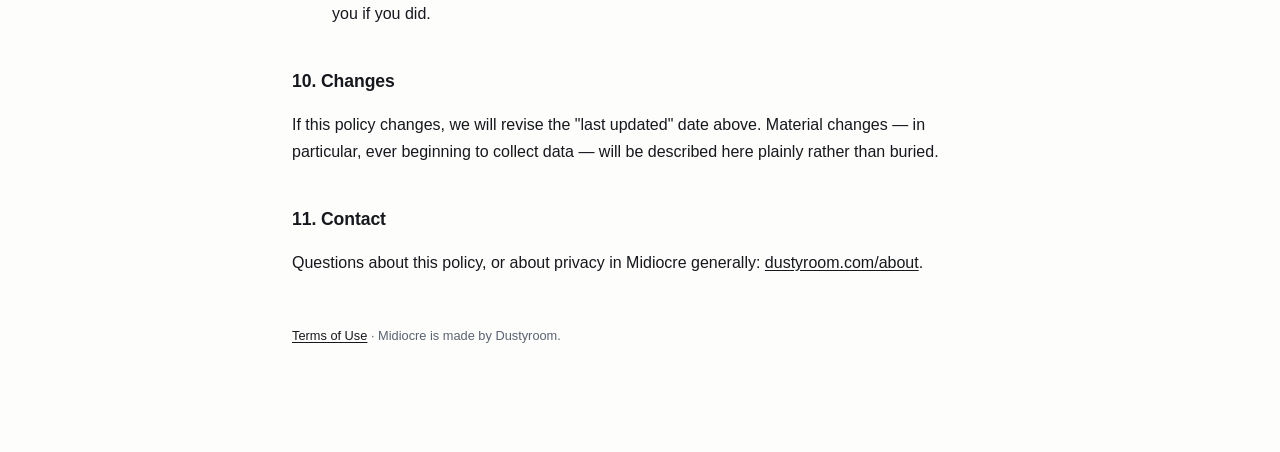
==== commit e064065b: "Update site" ====
--- a/legal/privacy-policy.html
+++ b/legal/privacy-policy.html
@@ -32,7 +32,7 @@
 <body>
 
 <h1>Privacy Policy</h1>
-<p class="dates">Midiocre, by Dustyroom · Effective 9 July 2026 · Last updated 17 July 2026</p>
+<p class="dates">Midiocre, by Dustyroom · Effective 9 July 2026 · Last updated 19 August 2026</p>
 
 <p class="lede"><strong>Midiocre does not collect your data.</strong> There are no accounts, no cookies, no analytics, and no servers that receive your work. Everything you make stays on your device unless you deliberately export it.</p>
 
@@ -80,7 +80,7 @@
 <p>Only when you ask it to.</p>
 
 <ul>
-  <li><strong>Files you export.</strong> Choosing Export MIDI or Export WAV writes a file to the location you pick. It is sent nowhere. The same applies to exporting and importing your custom voicing presets, which are JSON files.</li>
+  <li><strong>Files you export.</strong> Choosing Export MIDI or Export WAV writes a file to the location you pick — in the desktop app a system save dialog asks you where it should go, and nothing is written until you answer it. It is sent nowhere. The same applies to exporting and importing your custom voicing presets, which are JSON files.</li>
   <li><strong>Visiting our Ko-fi page.</strong> If you click the support button, Midiocre opens <a href="https://ko-fi.com/Z8Z523ZDI" rel="noopener noreferrer">ko-fi.com</a> in a new tab. From that point you are on Ko-fi's website, and Ko-fi — not us — receives your IP address and whatever else their site collects. Any donation is processed entirely by Ko-fi and its payment providers. We never see, receive, or store your card number, bank details, or billing address. Please read <a href="https://more.ko-fi.com/privacy" rel="noopener noreferrer">Ko-fi's privacy policy</a> before donating.</li>
   <li><strong>Returning from Ko-fi.</strong> After a donation, Ko-fi may send you back to Midiocre with <code>?supporter=true</code> in the web address. Midiocre reads that, sets the local <code>supporterMode</code> flag described above, and forgets everything else. No name, email, or payment identifier is attached to that flag, and it never leaves your device.</li>
 </ul>
@@ -94,6 +94,8 @@
 <h2>6. The desktop application</h2>
 
 <p>The desktop version of Midiocre contains no telemetry and makes no network connections during normal use.</p>
+
+<p>It also asks for no access to your Downloads, Documents, or any other folder. Apart from its own storage described in section 3, the only files it can read or write are the ones you name yourself in a system open or save dialog — one file at a time, chosen by you.</p>
 
 <p>Should we add an automatic update check in a future release, it will contact our own update server to ask whether a newer version exists, which necessarily reveals your IP address and the version you are running. We will update this policy before shipping that feature.</p>
 
